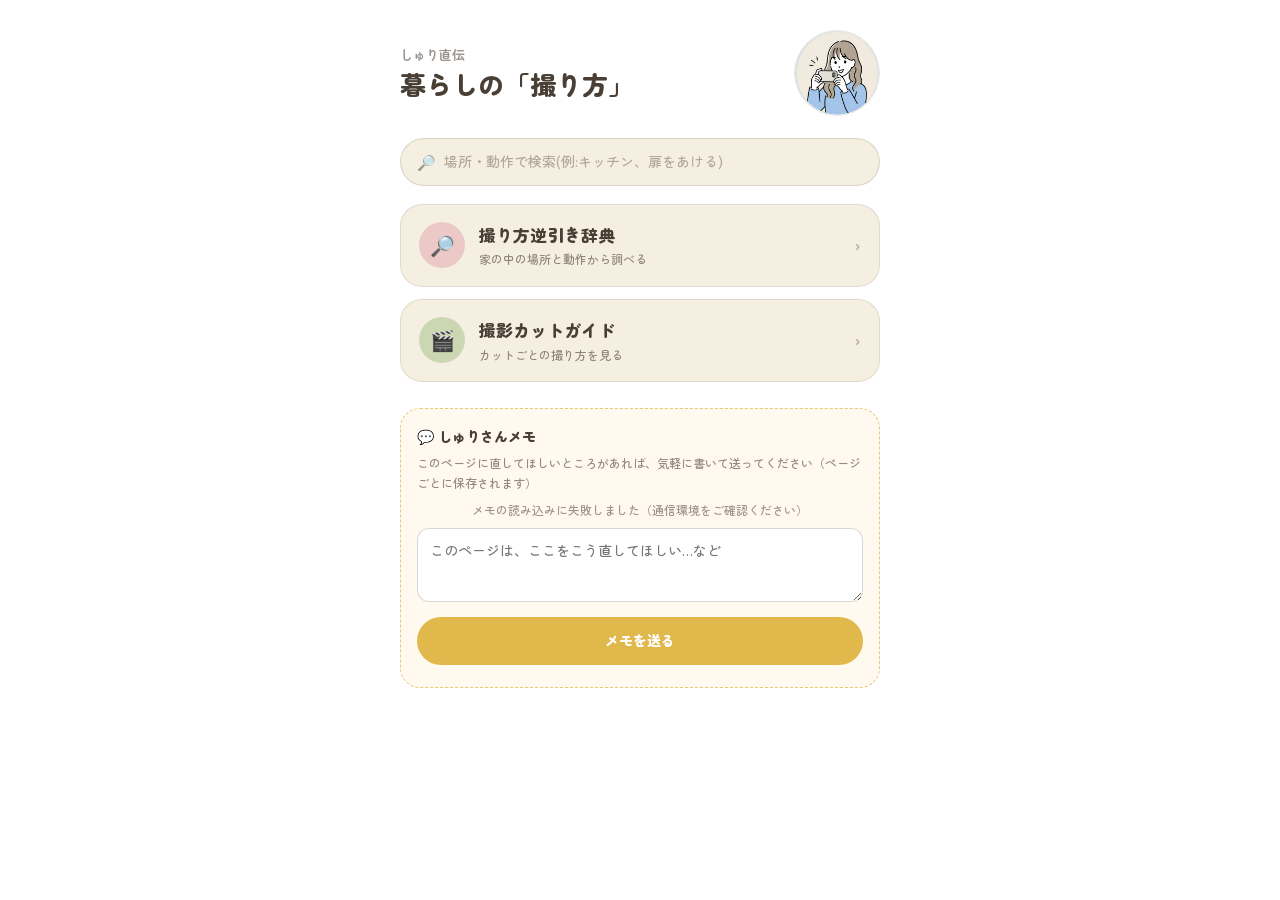
==== index.html @ c95ce13f "動作「開封する」に6秒・8カットの動画サンプル（しゅり流）を追加 Co-Authored-By: Claude Opus 5.5 <noreply@anthropic.com>" ====
<!DOCTYPE html>
<html lang="ja">
<head>
<meta charset="UTF-8">
<meta name="viewport" content="width=device-width, initial-scale=1, viewport-fit=cover">
<title>しゅり直伝 暮らしの「撮り方」</title>
<link rel="preconnect" href="https://fonts.googleapis.com">
<link rel="preconnect" href="https://fonts.gstatic.com" crossorigin>
<link href="https://fonts.googleapis.com/css2?family=Zen+Maru+Gothic:wght@500;700;900&display=swap" rel="stylesheet">
<style>
:root{
  --mint:#E7EFDF; --ink:#4A3F35; --ivory:#F5EFE2; --sage:#A9C48A;
  --pink:#E4A4AC; --mustard:#E0B84C; --brick:#C6493B; --blue:#8FB0C4; --wood:#A9784E;
}
*{margin:0;padding:0;box-sizing:border-box;-webkit-tap-highlight-color:transparent}
html,body{background:#fff}
body{
  font-family:"Zen Maru Gothic","Hiragino Maru Gothic ProN","Hiragino Sans",sans-serif;
  color:var(--ink); font-weight:500; line-height:1.7;
  max-width:520px; margin:0 auto; min-height:100vh; padding-bottom:40px;
}
.page{padding:22px 20px 40px; animation:fadein .25s ease}
@keyframes fadein{from{opacity:0;transform:translateY(6px)}to{opacity:1;transform:none}}
h1,h2,h3{font-weight:900; line-height:1.4}
a{color:inherit;text-decoration:none}

/* ---- 共通パーツ ---- */
.pill{display:inline-block;font-size:11px;font-weight:700;padding:3px 12px;border-radius:999px;color:var(--ink)}
.card{background:var(--ivory);border:1.5px solid rgba(74,63,53,.12);border-radius:22px;padding:16px 18px;margin-bottom:12px}
.tap{cursor:pointer;transition:transform .1s ease}
.tap:active{transform:scale(.97)}
.row{display:flex;align-items:center;gap:14px}
.grow{flex:1 1 0;min-width:0}
.chev{margin-left:auto;color:rgba(74,63,53,.35);font-weight:900;flex-shrink:0}
.icon-circle{width:46px;height:46px;border-radius:50%;display:flex;align-items:center;justify-content:center;font-size:20px;flex-shrink:0}
.back{display:inline-flex;align-items:center;gap:6px;font-size:13px;font-weight:700;
  background:var(--ivory);border:1.5px solid rgba(74,63,53,.12);border-radius:999px;padding:7px 16px;margin-bottom:16px}
.small{font-size:12px;color:rgba(74,63,53,.6)}
.btn{display:block;text-align:center;font-family:inherit;font-size:15px;font-weight:900;color:var(--ink);
  background:var(--sage);border:none;border-radius:999px;padding:14px 22px;width:100%;cursor:pointer;margin-top:8px}
.btn.secondary{background:transparent;border:2px solid rgba(74,63,53,.25)}

/* ---- ホーム ---- */
.home-header{display:flex;align-items:center;gap:14px;margin:8px 0 22px}
.home-header .txt{flex:1}
.home-header .sub{font-size:13px;font-weight:700;color:rgba(74,63,53,.55)}
.home-header h1{font-size:clamp(20px,6vw,26px);white-space:nowrap}
.avatar{width:86px;height:86px;border-radius:50%;object-fit:cover;border:1.5px solid rgba(74,63,53,.12);flex-shrink:0}

/* ---- カットビューア ---- */
.viewer-head{display:flex;align-items:center;justify-content:space-between;margin-bottom:10px}
.carousel{display:flex;overflow-x:auto;scroll-snap-type:x mandatory;gap:14px;
  margin:0 -20px;padding:0 20px 6px;scrollbar-width:none}
.carousel::-webkit-scrollbar{display:none}
.slide{flex:0 0 100%;scroll-snap-align:center;scroll-snap-stop:always}
.media{position:relative;border-radius:24px;overflow:hidden;background:#ddd;
  border:1.5px solid rgba(74,63,53,.12); aspect-ratio:4/5}
.media video,.media img{width:100%;height:100%;object-fit:cover;display:block}
.media .badge{position:absolute;top:12px;left:12px;background:rgba(74,63,53,.75);color:#fff;
  font-size:11px;font-weight:700;padding:4px 12px;border-radius:999px}
.media .loop{position:absolute;top:12px;right:12px;background:rgba(198,73,59,.9);color:#fff;
  font-size:11px;font-weight:700;padding:4px 12px;border-radius:999px}
.swipe-arrow{position:absolute;top:50%;width:42px;height:42px;border-radius:50%;
  background:rgba(74,63,53,.32);color:rgba(255,255,255,.92);font-size:24px;font-weight:900;
  display:flex;align-items:center;justify-content:center;pointer-events:none;
  transform:translateY(-50%)}
.swipe-arrow.left{left:10px}
.swipe-arrow.right{right:10px;animation:nudge 1.6s ease-in-out infinite}
@keyframes nudge{0%,100%{transform:translateY(-50%) translateX(0)}50%{transform:translateY(-50%) translateX(5px)}}
.slide h3{font-size:21px;margin:14px 0 4px}
.slide .angle{font-size:14px}
.tipbox{display:flex;gap:10px;align-items:flex-start;background:rgba(228,164,172,.18);
  border:1.5px solid rgba(228,164,172,.55);border-radius:18px;padding:12px 14px;margin-top:10px}
.tipbox img{width:44px;height:44px;object-fit:contain;flex-shrink:0}
.tipbox .label{font-size:10px;font-weight:900;color:var(--brick);letter-spacing:.08em}
.tipbox p{font-size:13px}
.nav{display:flex;align-items:center;justify-content:center;gap:16px;margin-top:14px}
.nav button{font-family:inherit;width:44px;height:44px;border-radius:50%;border:1.5px solid rgba(74,63,53,.18);
  background:var(--ivory);color:var(--ink);font-size:17px;font-weight:900;cursor:pointer}
.nav button:disabled{opacity:.3}
.dots{display:flex;gap:7px}
.dots span{width:8px;height:8px;border-radius:50%;background:rgba(74,63,53,.2);transition:all .2s}
.dots span.on{background:var(--sage);transform:scale(1.35)}

/* ---- 完成イメージプレビュー ---- */
.pv-media{position:relative;border-radius:24px;overflow:hidden;background:#e8e4dc;
  border:1.5px solid rgba(74,63,53,.12);margin:14px auto 0}
.pv-media.v916{width:min(100%,330px);aspect-ratio:9/16}
.pv-media.v45{width:min(100%,400px);aspect-ratio:4/5}
.pv-media video,.pv-media img{width:100%;height:100%;object-fit:cover;display:block}
.cutlabel{position:absolute;left:50%;bottom:16px;transform:translateX(-50%);
  background:rgba(74,63,53,.85);color:#fff;font-weight:900;font-size:15px;
  padding:8px 20px;border-radius:999px;white-space:nowrap;max-width:90%}
.pv-dots{display:flex;gap:7px;justify-content:center;margin-top:12px}
.pv-dots span{width:8px;height:8px;border-radius:50%;background:rgba(74,63,53,.2);transition:all .15s}
.pv-dots span.on{background:var(--sage);transform:scale(1.35)}

/* ---- 記事（ルーズリーフ調） ---- */
.notebook{position:relative;background:#fff;border:1.5px solid rgba(74,63,53,.16);border-radius:14px;
  padding:22px 20px 22px 52px;box-shadow:0 2px 10px rgba(74,63,53,.06)}
.notebook::before{content:"";position:absolute;top:0;bottom:0;left:40px;width:1.5px;background:rgba(228,164,172,.75)}
.notebook::after{content:"";position:absolute;left:12px;top:26px;bottom:26px;width:14px;
  background-image:radial-gradient(circle at 7px 7px, #fff 4.5px, rgba(74,63,53,.22) 5px, rgba(74,63,53,.22) 6px, transparent 6.8px);
  background-size:14px 64px;background-repeat:repeat-y}
.notebook.ruled{background-image:repeating-linear-gradient(transparent,transparent 27px,rgba(143,176,196,.30) 27px,rgba(143,176,196,.30) 28px);
  background-origin:content-box;background-clip:content-box}
.notebook .article-body{line-height:28px;font-size:14.5px}
.note-row{display:flex;align-items:center;gap:12px;padding:11px 2px;border-bottom:1.5px solid rgba(143,176,196,.35)}
.note-row:last-child{border-bottom:none}
.sashie-wrap{display:block;width:min(78%,300px);margin:4px auto 16px;position:relative;transform:rotate(-1.6deg)}
.sashie-wrap::before{content:"";position:absolute;top:-12px;left:50%;transform:translateX(-50%) rotate(2deg);
  width:88px;height:24px;background:rgba(224,184,76,.45);border-left:1px dashed rgba(255,255,255,.7);
  border-right:1px dashed rgba(255,255,255,.7);z-index:2}
.sashie-wrap img{width:100%;display:block;border:8px solid #fff;box-shadow:0 3px 12px rgba(74,63,53,.18)}
.lesson-num{width:34px;height:34px;border-radius:50%;background:rgba(143,176,196,.4);
  display:flex;align-items:center;justify-content:center;font-weight:900;font-size:15px;flex-shrink:0}
.pagenav-row{display:flex;gap:10px;margin-top:16px}
.pagenav{flex:1 1 0;min-width:0;background:var(--ivory);border:1.5px solid rgba(74,63,53,.12);
  border-radius:16px;padding:10px 12px;display:flex;flex-direction:column;gap:2px}
.pagenav.ghost{background:transparent;border:none}
.pagenav .dir{font-size:11px;font-weight:900;color:rgba(74,63,53,.55)}
.pagenav .t{font-size:12px;font-weight:700;white-space:nowrap;overflow:hidden;text-overflow:ellipsis}
.article-title{display:flex;gap:12px;align-items:center;margin-bottom:14px}
.article-title img{width:56px;height:56px;object-fit:contain;flex-shrink:0}
.article-body{white-space:pre-line;font-size:15px}
.pointcard{display:flex;gap:12px;align-items:flex-start;background:rgba(228,164,172,.16);
  border:1.5px solid rgba(228,164,172,.55);border-radius:20px;padding:16px;margin-top:14px}
.pointcard img{width:60px;height:60px;object-fit:contain;flex-shrink:0}
.pointcard .plabel{display:inline-block;font-size:11px;font-weight:900;color:var(--brick);
  background:rgba(198,73,59,.14);border-radius:999px;padding:3px 10px;margin-bottom:5px;letter-spacing:.08em}
.pointcard p{font-size:14px}

/* ---- 逆引き詳細 ---- */
.tiprow{display:flex;gap:12px;align-items:flex-start;padding:7px 0}
.tiprow .ic{width:24px;text-align:center;flex-shrink:0}
.tiprow .lbl{font-size:11px;color:rgba(74,63,53,.5);font-weight:700}
.tiprow .val{font-size:14px}

/* ---- 逆引き：場所グリッド・POINTリスト ---- */
.grid2{display:grid;grid-template-columns:1fr 1fr;gap:12px;margin-bottom:12px}
.placecard{border:1.5px solid rgba(74,63,53,.12);border-radius:22px;padding:18px 10px;text-align:center;min-height:112px;
  display:flex;flex-direction:column;align-items:center;justify-content:center;gap:6px}
.placecard .pe{font-size:34px;line-height:1}
.placecard .pn{font-weight:900;font-size:15px;line-height:1.35}
.tips{list-style:none;display:grid;gap:6px;font-size:14px}
.tips li{position:relative;padding-left:16px}
.tips li::before{content:"";position:absolute;left:2px;top:.72em;width:7px;height:7px;border-radius:50%;background:var(--pink)}
.pv-media.soon{display:flex;flex-direction:column;align-items:center;justify-content:center;gap:8px;background:var(--ivory);
  border-style:dashed;aspect-ratio:auto;padding:26px 10px}
.pv-media.soon img{width:88px;height:88px;object-fit:contain}
.soon-txt{font-size:13px;font-weight:700;color:rgba(74,63,53,.55)}
details.basic{padding:0}
details.basic summary{list-style:none;display:flex;align-items:center;gap:12px;padding:14px 16px;cursor:pointer}
details.basic summary::-webkit-details-marker{display:none}
details.basic summary img{width:46px;height:46px;object-fit:contain;flex-shrink:0}
details.basic[open] .chev{transform:rotate(45deg)}
details.basic .article-body{padding:0 18px 6px;font-size:14px}
details.basic .tags-row{padding:0 18px 14px;margin-top:8px}

/* ---- 検索 ---- */
.searchbox{display:flex;align-items:center;gap:8px;background:var(--ivory);
  border:1.5px solid rgba(74,63,53,.16);border-radius:999px;padding:10px 16px;margin-bottom:18px}
.searchbox .ic{font-size:15px;flex-shrink:0;opacity:.6}
.searchbox input{flex:1;min-width:0;border:none;background:none;font:inherit;font-size:14px;color:var(--ink)}
.searchbox input:focus{outline:none}
.searchbox input::placeholder{color:rgba(74,63,53,.4)}
.search-group{margin:22px 0 8px;font-size:13px;font-weight:900;color:rgba(74,63,53,.55);letter-spacing:.04em}
.search-empty{text-align:center;padding:36px 10px;color:rgba(74,63,53,.5);font-size:14px}

/* ---- タグ ---- */
.tags-row{display:flex;flex-wrap:wrap;gap:8px;margin-top:16px}
.tagchip{display:inline-block;font-size:12px;font-weight:700;color:var(--ink);
  background:rgba(169,196,138,.28);border:1.5px solid rgba(169,196,138,.6);
  border-radius:999px;padding:5px 13px}

/* ---- 実写サンプル準備中バッジ ---- */
.media .draft,.pv-media .draft{position:absolute;top:12px;right:12px;background:rgba(224,184,76,.92);
  color:#fff;font-size:10px;font-weight:700;padding:4px 11px;border-radius:999px}

/* ---- しゅりさんメモ（レビュー用・ローンチ時に削除） ---- */
.fb-card{margin-top:26px;background:#FFF9F0;border:1.5px dashed rgba(224,184,76,.75);
  border-radius:20px;padding:16px}
.fb-head{font-weight:900;font-size:14px;margin-bottom:4px}
.fb-item{background:#fff;border:1.5px solid rgba(74,63,53,.12);border-radius:12px;
  padding:10px 12px;margin:8px 0;font-size:14px;white-space:pre-line;position:relative}
.fb-item .fb-date{font-size:10px;color:rgba(74,63,53,.45);margin-top:4px}
.fb-item .fb-del{position:absolute;top:6px;right:8px;border:none;background:none;
  color:rgba(74,63,53,.35);font-size:14px;cursor:pointer;padding:4px}
.fb-card textarea{width:100%;min-height:74px;border:1.5px solid rgba(74,63,53,.2);
  border-radius:12px;padding:10px 12px;font:inherit;font-size:14px;resize:vertical;
  background:#fff;margin-top:8px}
.fb-card textarea:focus{outline:none;border-color:var(--mustard)}
.fb-send{margin-top:8px;width:100%;border:none;border-radius:999px;padding:12px;
  font:inherit;font-weight:900;font-size:14px;background:var(--mustard);color:#fff;cursor:pointer}
.fb-send:disabled{opacity:.5}
.fb-status{font-size:12px;margin-top:6px;color:rgba(74,63,53,.55);text-align:center}
</style>
</head>
<body>
<div id="app"></div>

<script src="data/content.js?v=20260930b"></script>
<script>
/* ================= データ(data/content.jsから読み込み。非公開はここで除外) ================= */
const ARTICLES = window.CONTENT.ARTICLES.filter(x=>x.published);
const SECTIONS = window.CONTENT.SECTIONS.filter(x=>x.published);
const PLACES = window.CONTENT.PLACES.filter(x=>x.published);
const ACTIONS = window.CONTENT.ACTIONS.filter(x=>x.published);
const actById = id => ACTIONS.find(a=>a.id===id);
const placeById = id => PLACES.find(p=>p.id===id);
const placesOf = a => PLACES.filter(p=>p.acts.includes(a.id));
const actHref = (a, pid) => `#/dict/${pid || (placesOf(a)[0]||{}).id}/${a.id}`;
/* 動作のカット指示：sec(既存セクション)か、動作専用cuts。無ければ null(=イラスト準備中) */
const cutSetOf = a => a.sec ? SECTIONS.find(x=>x.id===a.sec) : (a.cuts ? a : null);
const findCutSet = id => SECTIONS.find(x=>x.id===id) || ACTIONS.find(x=>x.id===id && cutSetOf(x));

/* ================= 検索・タグ ================= */
const norm = s => (s||"").toLowerCase();
function searchAll(query){
  const q = norm(query);
  const hit = s => norm(s).includes(q);
  const hitTags = tags => (tags||[]).some(t=>hit(t));
  const articles = ARTICLES.filter(a => hit(a.title) || hit(a.body) || hit(a.point) || hitTags(a.tags));
  const sections = SECTIONS.filter(s => hit(s.title) || hit(s.subtitle) || hitTags(s.tags) ||
    s.cuts.some(c => hit(c.title) || hit(c.tip)));
  const places = PLACES.filter(p => hit(p.name) || hitTags(p.tags) || p.tips.some(hit));
  const actions = ACTIONS.filter(a => hit(a.title) || hit(a.sub) || hitTags(a.tags) || a.tips.some(hit) ||
    placesOf(a).some(p=>hit(p.name)));
  return {articles, sections, places, actions};
}
function byTag(tag){
  const has = tags => (tags||[]).includes(tag);
  return {
    articles: ARTICLES.filter(a=>has(a.tags)),
    sections: SECTIONS.filter(s=>has(s.tags)),
    places: PLACES.filter(p=>has(p.tags)),
    actions: ACTIONS.filter(a=>has(a.tags)),
  };
}
function tagChips(tags){
  if(!tags || !tags.length) return "";
  return `<div class="tags-row">${tags.map(t=>`<a href="#/tag/${encodeURIComponent(t)}"><span class="tagchip tap">#${esc(t)}</span></a>`).join("")}</div>`;
}
function searchBox(){
  return `<form class="searchbox" id="searchform">
    <span class="ic">🔎</span>
    <input id="searchinput" type="search" placeholder="場所・動作で検索(例:キッチン、扉をあける)" autocomplete="off">
  </form>`;
}
function bindSearchBox(){
  const f = document.getElementById("searchform");
  if(!f) return;
  f.onsubmit = e => {
    e.preventDefault();
    const v = document.getElementById("searchinput").value.trim();
    if(v) location.hash = `#/search/${encodeURIComponent(v)}`;
  };
}

/* ================= ルーティング ================= */
const app = document.getElementById("app");
let pvTimer = null;
function route(){
  if(pvTimer){ clearInterval(pvTimer); pvTimer = null; }
  const h = location.hash.replace(/^#\/?/, "");
  const [p, arg, a3, a4] = h.split("/");
  window.scrollTo(0,0);
  if(p==="textbook"){ location.replace("#/dict"); return; }
  else if(p==="article"){ location.replace("#/dict/basics"); return; }
  else if(p==="dict") arg==="basics" ? renderBasics() : a3 ? renderAction(arg, a3) : arg ? renderPlace(arg) : renderDict();
  else if(p==="guide") renderGuide();
  else if(p==="preview") renderPreview(arg);
  else if(p==="cuts") renderCuts(arg, a3, a4);
  else if(p==="search") renderSearch(decodeURIComponent(arg||""));
  else if(p==="tag") renderTag(decodeURIComponent(arg||""));
  else renderHome();
  bindSearchBox();
}
window.addEventListener("hashchange", route);

const esc = s => s.replace(/</g,"&lt;");
const back = (href, label) => `<a class="back tap" href="${href}">← ${label}</a>`;

/* ================= 各ページ ================= */
function renderHome(){
  app.innerHTML = `<div class="page">
    <div class="home-header">
      <div class="txt">
        <div class="sub">しゅり直伝</div>
        <h1>暮らしの「撮り方」</h1>
      </div>
      <img class="avatar" src="assets/img/app_icon.png" alt="しゅり">
    </div>
    ${searchBox()}
    ${pillar("#/dict","🔎","撮り方逆引き辞典","家の中の場所と動作から調べる","rgba(228,164,172,.5)")}
    ${pillar("#/guide","🎬","撮影カットガイド","カットごとの撮り方を見る","rgba(169,196,138,.55)")}
  </div>`;
}
function pillar(href, emoji, title, sub, color){
  return `<a href="${href}"><div class="card tap row">
    <div class="icon-circle" style="background:${color}">${emoji}</div>
    <div class="grow"><div style="font-weight:900;font-size:17px">${title}</div>
    <div class="small">${sub}</div></div>
    <div class="chev">›</div>
  </div></a>`;
}

/* ---- 逆引き辞典：① 場所 ---- */
function renderDict(){
  app.innerHTML = `<div class="page">
    ${back("#/","トップ")}
    <span class="pill" style="background:rgba(228,164,172,.45)">逆引き</span>
    <h2 style="font-size:24px;margin:6px 0 4px">撮り方逆引き辞典</h2>
    <p class="small" style="margin-bottom:14px">どこで撮る？を選んでね</p>
    ${searchBox()}
    <div class="grid2">
    ${PLACES.map(p=>`<a href="#/dict/${p.id}"><div class="placecard tap" style="background:${p.color}">
      <div class="pe">${p.emoji}</div><div class="pn">${esc(p.name)}</div></div></a>`).join("")}
    </div>
    <a href="#/dict/basics"><div class="card tap row" style="margin-top:6px">
      <div class="icon-circle" style="background:rgba(143,176,196,.5)">📖</div>
      <div class="grow"><div style="font-weight:900;font-size:15px">どこでも使える基本のコツ</div>
      <div class="small">${ARTICLES.length}個のミニノート</div></div><div class="chev">›</div></div></a>
  </div>`;
}

/* ---- ② 動作 ---- */
function renderPlace(id){
  const p = placeById(id); if(!p) return renderDict();
  const acts = p.acts.map(actById).filter(Boolean);
  app.innerHTML = `<div class="page">
    ${back("#/dict","逆引き辞典")}
    <span class="pill" style="background:${p.color}">${p.emoji} 場所</span>
    <h2 style="font-size:24px;margin:6px 0 4px">${esc(p.name)}</h2>
    <p class="small" style="margin-bottom:14px">どんな動作を撮る？</p>
    ${acts.map(a=>`<a href="${actHref(a,p.id)}"><div class="card tap row">
      <div class="icon-circle" style="background:rgba(169,196,138,.45)">${a.emoji}</div>
      <div class="grow"><div style="font-weight:900;font-size:16px">${esc(a.title)}</div>
      <div class="small">${esc(a.sub||"")}</div></div><div class="chev">›</div></div></a>`).join("")}
    ${pointCard(`${p.name}のコツ`, p.tips)}
    ${tagChips(p.tags)}
  </div>`;
}

function pointCard(label, tips){
  return `<div class="pointcard">
    <img src="assets/img/shuri_point.png" alt="">
    <div><span class="plabel">POINT</span>
    <ul class="tips">${tips.map(t=>`<li>${esc(t)}</li>`).join("")}</ul></div>
  </div>`;
}

/* ---- ③ 動作ページ ---- */
function renderAction(pid, aid){
  const a = actById(aid), p = placeById(pid);
  if(!a) return p ? renderPlace(pid) : renderDict();
  const cs = cutSetOf(a);
  const others = placesOf(a).filter(x=>!p || x.id!==p.id);
  app.innerHTML = `<div class="page">
    ${p ? back(`#/dict/${p.id}`, p.name) : back("#/dict","逆引き辞典")}
    <span class="pill" style="background:rgba(169,196,138,.5)">${a.emoji} 動作</span>
    <h2 style="font-size:24px;margin:6px 0 2px">${esc(a.title)}</h2>
    ${p ? `<div class="small">${p.emoji} ${esc(p.name)}で撮る</div>` : ""}
    ${cs ? previewMarkup(cs, "この流れで撮ると…") : `<div class="pv-media v45 soon">
      <img src="assets/img/shuri_think.png" alt="">
      <div class="soon-txt">イラスト準備中</div></div>`}
    ${pointCard("POINT", a.tips)}
    ${cs ? `<a href="#/cuts/${cs.id}/${p?p.id:placesOf(a)[0].id}/${a.id}"><button class="btn" style="margin-top:16px">カットごとに見る</button></a>` : ""}
    ${others.length ? `<div class="search-group">この動作は他の場所でも</div>
      <div class="tags-row" style="margin-top:0">${others.map(o=>`<a href="#/dict/${o.id}/${a.id}"><span class="tagchip tap">${o.emoji} ${esc(o.name)}</span></a>`).join("")}</div>` : ""}
    ${tagChips(a.tags)}
  </div>`;
  if(cs) startPreview(cs);
}

/* ---- 基本のコツ（旧・教科書） ---- */
function renderBasics(){
  app.innerHTML = `<div class="page">
    ${back("#/dict","逆引き辞典")}
    <span class="pill" style="background:rgba(143,176,196,.4)">基本のコツ</span>
    <h2 style="font-size:24px;margin:6px 0 4px">どこでも使える基本のコツ</h2>
    <p class="small" style="margin-bottom:14px">タップすると、くわしく読めます</p>
    ${ARTICLES.map(a=>`<details class="basic card" id="b-${a.id}">
      <summary><img src="assets/img/note_${a.id}.png" alt="" onerror="this.style.display='none'">
        <div class="grow"><div style="font-weight:900;font-size:15px">${esc(a.title)}</div>
        <div class="small">${esc(a.point)}</div></div><span class="chev">＋</span></summary>
      <div class="article-body">${esc(a.body)}</div>
      ${tagChips(a.tags)}
    </details>`).join("")}
  </div>`;
  const open = a3 => { const el = document.getElementById("b-"+a3); if(el){ el.open = true; el.scrollIntoView(); } };
  const h = location.hash.split("/"); if(h[3]) open(h[3]);
}

function renderGuide(){
  app.innerHTML = `<div class="page">
    ${back("#/","トップ")}
    <span class="pill" style="background:rgba(169,196,138,.5)">カットガイド</span>
    <h2 style="font-size:24px;margin:6px 0 4px">撮影カットガイド</h2>
    <p class="small" style="margin-bottom:16px">目的に合うセクションを選ぶと、カットごとの撮り方が見られます。カットを分けて撮るだけで、動画の見られ方は大きく変わります。</p>
    ${searchBox()}
    ${SECTIONS.map(s=>`<a href="#/preview/${s.id}"><div class="card tap row">
      <div class="icon-circle" style="background:rgba(169,196,138,.45)">${s.emoji}</div>
      <div class="grow"><div style="font-weight:900;font-size:16px">${s.title} ${s.sample?'<span class="pill" style="background:rgba(224,184,76,.45);font-size:10px">動画サンプル</span>':''}</div>
      <div class="small">${s.subtitle}・${s.cuts.length}カット</div></div>
      <div class="chev">›</div></div></a>`).join("")}
  </div>`;
}

/* ---- 完成イメージプレビュー ---- */
function previewMarkup(s, caption){
  const media = s.full
    ? `<video src="${s.full.src}" muted loop autoplay playsinline preload="auto"></video>`
    : `<img id="pvimg" src="${s.cuts[0].media.i || ""}" alt="">`;
  const single = s.cuts.length===1 && s.cuts[0].media.v && !s.full;
  return `<p class="small" style="margin-top:12px">${caption || `${s.cuts.length}カットを繋ぐと、こんな流れの動画になります。`}</p>
    <div class="pv-media ${s.full?'v916':'v45'}">
      ${single ? `<video src="${s.cuts[0].media.v}" muted loop autoplay playsinline preload="auto"></video>` : media}
      ${s.draftMedia ? `<span class="draft">実写サンプル準備中</span>` : ""}
      <div class="cutlabel" id="pvlabel">1. ${esc(s.cuts[0].title)}</div>
    </div>
    <div class="pv-dots" id="pvdots">${s.cuts.map((_,i)=>`<span class="${i===0?'on':''}"></span>`).join("")}</div>`;
}
function startPreview(s){
  const N = s.cuts.length;
  const label = document.getElementById("pvlabel");
  const dots = [...document.querySelectorAll("#pvdots span")];
  let cur = 0;
  const show = i => {
    if(i===cur) return;
    cur = i;
    label.textContent = `${i+1}. ${s.cuts[i].title}`;
    label.animate(
      [{transform:"translateX(-50%) scale(.82)",opacity:.4},{transform:"translateX(-50%) scale(1)",opacity:1}],
      {duration:160,easing:"ease-out"});
    dots.forEach((d,k)=>d.classList.toggle("on",k===i));
  };
  if(s.full){
    const v = document.querySelector(".pv-media video");
    v.addEventListener("timeupdate", ()=>{
      show(Math.min(N-1, Math.floor(v.currentTime / s.full.per)));
    });
  }else{
    const img = document.getElementById("pvimg");
    if(!img || N<2) return;
    pvTimer = setInterval(()=>{
      const i = (cur+1) % N;
      img.src = s.cuts[i].media.i;
      show(i);
    }, 900);
  }
}
function renderPreview(id){
  const s = SECTIONS.find(x=>x.id===id); if(!s) return renderGuide();
  app.innerHTML = `<div class="page">
    ${back("#/guide","セクション一覧")}
    <span class="pill" style="background:rgba(224,184,76,.45)">完成イメージ</span>
    <h2 style="font-size:22px;margin-top:6px">${s.title}</h2>
    ${previewMarkup(s)}
    <a href="#/cuts/${s.id}"><button class="btn" style="margin-top:18px">撮影を始める</button></a>
    ${tagChips(s.tags)}
  </div>`;
  startPreview(s);
}

/* ---- カットビューア ---- */
function renderCuts(id, fromPlace, fromAct){
  const s = findCutSet(id); if(!s) return renderGuide();
  const backLink = (fromPlace && fromAct && actById(fromAct))
    ? back(`#/dict/${fromPlace}/${fromAct}`, actById(fromAct).title)
    : back(SECTIONS.includes(s) ? `#/preview/${id}` : "#/dict", "もどる");
  const N = s.cuts.length;
  app.innerHTML = `<div class="page">
    ${backLink}
    <div class="viewer-head">
      <h2 style="font-size:20px">${s.title}</h2>
      <span class="pill" style="background:rgba(143,176,196,.4)" id="counter">CUT 1 / ${N}</span>
    </div>
    <div class="carousel" id="car">
      ${s.cuts.map((c,i)=>`<div class="slide" data-i="${i}">
        <div class="media">
          ${c.media.v
            ? `<video src="${c.media.v}" muted loop playsinline autoplay preload="auto"></video>
               <span class="loop">● ループ再生</span>`
            : `<img src="${c.media.i}" alt="">`}
          ${s.draftMedia ? `<span class="draft">実写サンプル準備中</span>` : ""}
          <span class="badge">CUT ${i+1}</span>
          ${i>0?'<span class="swipe-arrow left">‹</span>':''}
          ${i<N-1?'<span class="swipe-arrow right">›</span>':''}
        </div>
        <h3>${i+1}. ${esc(c.title)}</h3>
        <div class="angle">${esc(c.angle)}</div>
        <div class="tipbox">
          <img src="assets/img/shuri_point.png" alt="">
          <div><div class="label">POINT</div><p>${esc(c.tip)}</p></div>
        </div>
      </div>`).join("")}
    </div>
    <div class="nav">
      <button id="prev" aria-label="前へ">‹</button>
      <div class="dots" id="dots">${s.cuts.map((_,i)=>`<span class="${i===0?'on':''}"></span>`).join("")}</div>
      <button id="next" aria-label="次へ">›</button>
    </div>
    <p class="small" style="text-align:center;margin-top:10px">← スワイプでカットを進められます →</p>
    <div class="card" style="margin-top:14px">
      <div style="font-weight:900;font-size:14px;margin-bottom:6px">📷 撮り方のコツ</div>
      <ul class="small" style="padding-left:18px;display:grid;gap:4px">
        <li>次のカットは前の位置から<b>45度以上</b>動いて撮る（回り込む・高さを変える）</li>
        <li>各カットは少し長め（<b>10秒目安</b>）に回して、いいところだけ使う</li>
        <li>動作の<b>途中（7:3）</b>で次のカットへ切り替えると繋がって見える</li>
        <li><b>前提条件</b>（服・髪・光）は変えない。画角は<b>180度以上</b>まわさない</li>
      </ul>
    </div>
    ${tagChips(s.tags)}
  </div>`;

  const car = document.getElementById("car");
  const dots = [...document.querySelectorAll("#dots span")];
  const counter = document.getElementById("counter");
  const prev = document.getElementById("prev"), next = document.getElementById("next");
  let cur = 0;
  const update = i => {
    cur = Math.max(0, Math.min(N-1, i));
    dots.forEach((d,k)=>d.classList.toggle("on",k===cur));
    counter.textContent = `CUT ${cur+1} / ${N}`;
    prev.disabled = cur===0; next.disabled = cur===N-1;
    // 表示中の動画だけ再生（省電力）
    document.querySelectorAll("#car video").forEach((v,k)=>{ k===cur||!dots.length ? v.play().catch(()=>{}) : v.pause(); });
  };
  const goto = i => { car.scrollTo({left: i*car.clientWidth, behavior:"smooth"}); update(i); };
  prev.onclick = ()=>goto(cur-1);
  next.onclick = ()=>goto(cur+1);
  car.addEventListener("scroll", ()=>{
    const i = Math.round(car.scrollLeft / car.clientWidth);
    if(i!==cur) update(i);
  }, {passive:true});
  update(0);
}

/* ---- 検索結果 ---- */
function resultGroup(label, items, render){
  if(!items.length) return "";
  return `<div class="search-group">${label}（${items.length}）</div>${items.map(render).join("")}`;
}
function renderResultBlocks(r){
  const hasAny = r.articles.length || r.sections.length || r.places.length || r.actions.length;
  if(!hasAny) return `<div class="search-empty">見つかりませんでした。<br>別のキーワードで試してみてください。</div>`;
  return [
    resultGroup("📍 場所", r.places, p=>`<a href="#/dict/${p.id}"><div class="card tap row">
      <div class="icon-circle" style="background:${p.color}">${p.emoji}</div>
      <div class="grow" style="font-weight:900;font-size:15px">${esc(p.name)}</div>
      <div class="chev">›</div></div></a>`),
    resultGroup("🎯 動作", r.actions, a=>`<a href="${actHref(a)}"><div class="card tap row">
      <div class="icon-circle" style="background:rgba(169,196,138,.45)">${a.emoji}</div>
      <div class="grow"><div style="font-weight:900;font-size:15px">${esc(a.title)}</div>
      <div class="small">${placesOf(a).map(p=>esc(p.name)).join("・")}</div></div><div class="chev">›</div></div></a>`),
    resultGroup("🎬 カットガイド", r.sections, s=>`<a href="#/preview/${s.id}"><div class="card tap row">
      <div class="icon-circle" style="background:rgba(169,196,138,.45)">${s.emoji}</div>
      <div class="grow"><div style="font-weight:900;font-size:15px">${esc(s.title)}</div>
      <div class="small">${s.cuts.length}カット・${esc(s.subtitle)}</div></div><div class="chev">›</div></div></a>`),
    resultGroup("📖 基本のコツ", r.articles, a=>`<a href="#/dict/basics/${a.id}"><div class="card tap row">
      <div class="grow"><div style="font-weight:900;font-size:15px">${esc(a.title)}</div>
      <div class="small">${esc(a.point)}</div></div><div class="chev">›</div></div></a>`),
  ].join("");
}
function renderSearch(query){
  const r = searchAll(query);
  app.innerHTML = `<div class="page">
    ${back("#/","トップ")}
    <h2 style="font-size:22px;margin-bottom:14px">「${esc(query)}」の検索結果</h2>
    ${searchBox()}
    ${renderResultBlocks(r)}
  </div>`;
  const input = document.getElementById("searchinput");
  if(input) input.value = query;
}
function renderTag(tag){
  const r = byTag(tag);
  app.innerHTML = `<div class="page">
    ${back("#/","トップ")}
    <span class="pill" style="background:rgba(169,196,138,.5)">#タグ</span>
    <h2 style="font-size:22px;margin:6px 0 14px">#${esc(tag)} の撮り方</h2>
    ${renderResultBlocks(r)}
  </div>`;
}

route();

/* ================= しゅりさんメモ（レビュー用・ローンチ時にこのブロックごと削除） =================
   FB_KEY は Supabase の anon public key（RLS前提でクライアント配布可のキー）。 */
const FB_URL = "https://frpssjxodattcatzahjy.supabase.co/rest/v1/buzzdori_feedback";
const FB_KEY = "eyJhbGciOiJIUzI1NiIsInR5cCI6IkpXVCJ9.eyJpc3MiOiJzdXBhYmFzZSIsInJlZiI6ImZycHNzanhvZGF0dGNhdHphaGp5Iiwicm9sZSI6ImFub24iLCJpYXQiOjE3ODY5NjIxMzcsImV4cCI6MjEwMjUzODEzN30.ibnJYLsRgDl1-2KAqRx2JDd1DsrinK7OkoEudzmWX8M";
const fbHeaders = {"apikey":FB_KEY, "Authorization":`Bearer ${FB_KEY}`, "Content-Type":"application/json"};
const fbKey = () => (location.hash.replace(/^#\/?/, "") || "home");

async function fbLoad(listEl, key){
  try{
    const r = await fetch(`${FB_URL}?page=eq.${encodeURIComponent(key)}&order=created_at.asc&select=id,body,created_at`, {headers:fbHeaders});
    if(!r.ok) throw 0;
    const rows = await r.json();
    listEl.innerHTML = rows.map(x=>{
      const d = new Date(x.created_at);
      return `<div class="fb-item" data-id="${x.id}">${esc(x.body)}
        <div class="fb-date">${d.getMonth()+1}/${d.getDate()} ${String(d.getHours()).padStart(2,"0")}:${String(d.getMinutes()).padStart(2,"0")}</div>
        <button class="fb-del" title="削除">✕</button></div>`;
    }).join("");
    listEl.querySelectorAll(".fb-del").forEach(b=>{
      b.onclick = async ()=>{
        if(!confirm("このメモを削除しますか？")) return;
        await fetch(`${FB_URL}?id=eq.${b.parentElement.dataset.id}`, {method:"DELETE", headers:fbHeaders});
        fbLoad(listEl, key);
      };
    });
  }catch(e){ listEl.innerHTML = `<div class="fb-status">メモの読み込みに失敗しました（通信環境をご確認ください）</div>`; }
}

function mountFeedback(){
  const key = fbKey();
  const old = document.getElementById("fbcard"); if(old) old.remove();
  const page = app.querySelector(".page"); if(!page) return;
  const el = document.createElement("div");
  el.className = "fb-card"; el.id = "fbcard";
  el.innerHTML = `
    <div class="fb-head">💬 しゅりさんメモ</div>
    <div class="small">このページに直してほしいところがあれば、気軽に書いて送ってください（ページごとに保存されます）</div>
    <div id="fb-list"></div>
    <textarea id="fb-text" placeholder="このページは、ここをこう直してほしい…など"></textarea>
    <button class="fb-send" id="fb-send">メモを送る</button>
    <div class="fb-status" id="fb-status"></div>`;
  page.appendChild(el);
  const list = el.querySelector("#fb-list");
  fbLoad(list, key);
  el.querySelector("#fb-send").onclick = async ()=>{
    const ta = el.querySelector("#fb-text"), st = el.querySelector("#fb-status"), btn = el.querySelector("#fb-send");
    const body = ta.value.trim(); if(!body) return;
    btn.disabled = true; st.textContent = "送信中…";
    try{
      const r = await fetch(FB_URL, {method:"POST", headers:fbHeaders, body:JSON.stringify({page:key, body})});
      if(!r.ok) throw 0;
      ta.value = ""; st.textContent = "送信しました！";
      fbLoad(list, key);
      setTimeout(()=>{ st.textContent=""; }, 2500);
    }catch(e){ st.textContent = "送信に失敗しました。もう一度お試しください。"; }
    btn.disabled = false;
  };
}
window.addEventListener("hashchange", ()=>setTimeout(mountFeedback, 0));
mountFeedback();
</script>
</body>
</html>
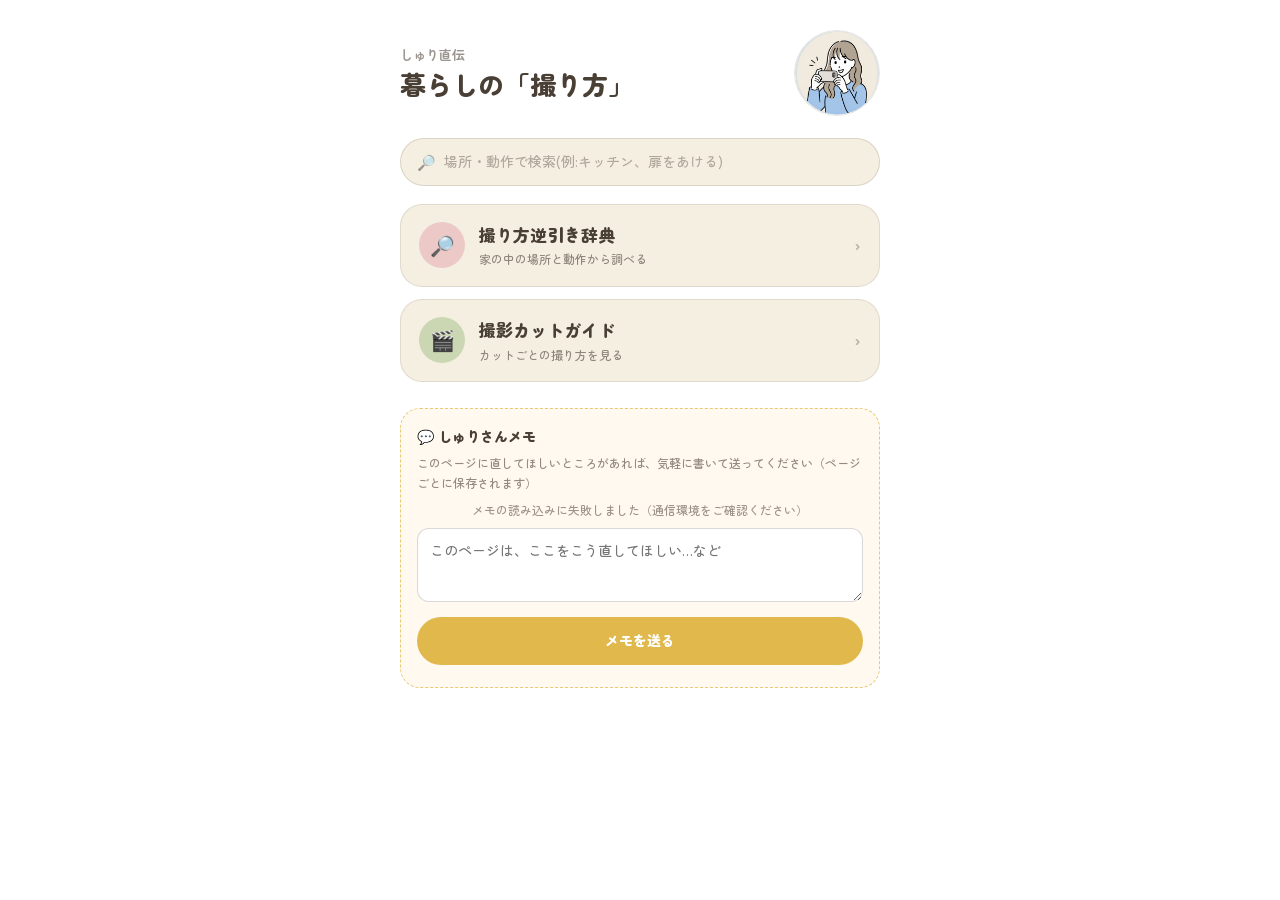
==== commit 603ac4d7: "Google Fonts の直リンクをやめ、使う文字だけに絞ったフォントをサイト内から配信（EU の IP 送信対策・scripts/selfhost_fonts.py） Co-Authored-By" ====
--- a/index.html
+++ b/index.html
@@ -4,9 +4,7 @@
 <meta charset="UTF-8">
 <meta name="viewport" content="width=device-width, initial-scale=1, viewport-fit=cover">
 <title>しゅり直伝 暮らしの「撮り方」</title>
-<link rel="preconnect" href="https://fonts.googleapis.com">
-<link rel="preconnect" href="https://fonts.gstatic.com" crossorigin>
-<link href="https://fonts.googleapis.com/css2?family=Zen+Maru+Gothic:wght@500;700;900&display=swap" rel="stylesheet">
+<link rel="stylesheet" href="fonts/fonts.css">
 <style>
 :root{
   --mint:#E7EFDF; --ink:#4A3F35; --ivory:#F5EFE2; --sage:#A9C48A;
@@ -194,12 +192,13 @@
   font:inherit;font-weight:900;font-size:14px;background:var(--mustard);color:#fff;cursor:pointer}
 .fb-send:disabled{opacity:.5}
 .fb-status{font-size:12px;margin-top:6px;color:rgba(74,63,53,.55);text-align:center}
+.old-imgs{display:flex;gap:6px}.old-imgs img{width:32%;border-radius:10px}.old-ver summary{cursor:pointer}
 </style>
 </head>
 <body>
 <div id="app"></div>
 
-<script src="data/content.js?v=20260930b"></script>
+<script src="data/content.js?v=20261008c"></script>
 <script>
 /* ================= データ(data/content.jsから読み込み。非公開はここで除外) ================= */
 const ARTICLES = window.CONTENT.ARTICLES.filter(x=>x.published);
@@ -366,6 +365,7 @@
       <div class="soon-txt">イラスト準備中</div></div>`}
     ${pointCard("POINT", a.tips)}
     ${cs ? `<a href="#/cuts/${cs.id}/${p?p.id:placesOf(a)[0].id}/${a.id}"><button class="btn" style="margin-top:16px">カットごとに見る</button></a>` : ""}
+    ${cs && cs.old ? [].concat(cs.old).map(oldVersionMarkup).join("") : ""}
     ${others.length ? `<div class="search-group">この動作は他の場所でも</div>
       <div class="tags-row" style="margin-top:0">${others.map(o=>`<a href="#/dict/${o.id}/${a.id}"><span class="tagchip tap">${o.emoji} ${esc(o.name)}</span></a>`).join("")}</div>` : ""}
     ${tagChips(a.tags)}
@@ -405,6 +405,18 @@
       <div class="small">${s.subtitle}・${s.cuts.length}カット</div></div>
       <div class="chev">›</div></div></a>`).join("")}
   </div>`;
+}
+
+/* ---- 作り直す前の版（比較用・ページの下に残す） ---- */
+function oldVersionMarkup(o){
+  const media = o.full
+    ? `<div class="pv-media v916" style="max-width:220px;margin:0 auto"><video src="${o.full}" muted loop autoplay playsinline preload="metadata"></video></div>`
+    : `<div class="old-imgs">${(o.imgs||[]).map(i=>`<img src="${i}" alt="">`).join("")}</div>`;
+  return `<details class="card old-ver" style="margin-top:22px" open>
+    <summary style="font-weight:900">🕘 前のバージョン（比較用）<span class="small" style="font-weight:400"> ${esc(o.label||"")}</span></summary>
+    <div style="margin-top:10px">${media}</div>
+    ${o.cuts ? `<ol class="small" style="margin:10px 0 0 18px">${o.cuts.map(c=>`<li>${esc(c)}</li>`).join("")}</ol>` : ""}
+  </details>`;
 }
 
 /* ---- 完成イメージプレビュー ---- */
--- a/fonts/fonts.css
+++ b/fonts/fonts.css
@@ -0,0 +1,4 @@
+/* selfhost_fonts.py で生成（Google Fonts を使わずサイト内から配信） */
+@font-face { font-family: 'Zen Maru Gothic'; font-style: normal; font-weight: 500; font-display: swap; src: url('zen-maru-gothic-500.woff') format('woff'); }
+@font-face { font-family: 'Zen Maru Gothic'; font-style: normal; font-weight: 700; font-display: swap; src: url('zen-maru-gothic-700.woff') format('woff'); }
+@font-face { font-family: 'Zen Maru Gothic'; font-style: normal; font-weight: 900; font-display: swap; src: url('zen-maru-gothic-900.woff') format('woff'); }
